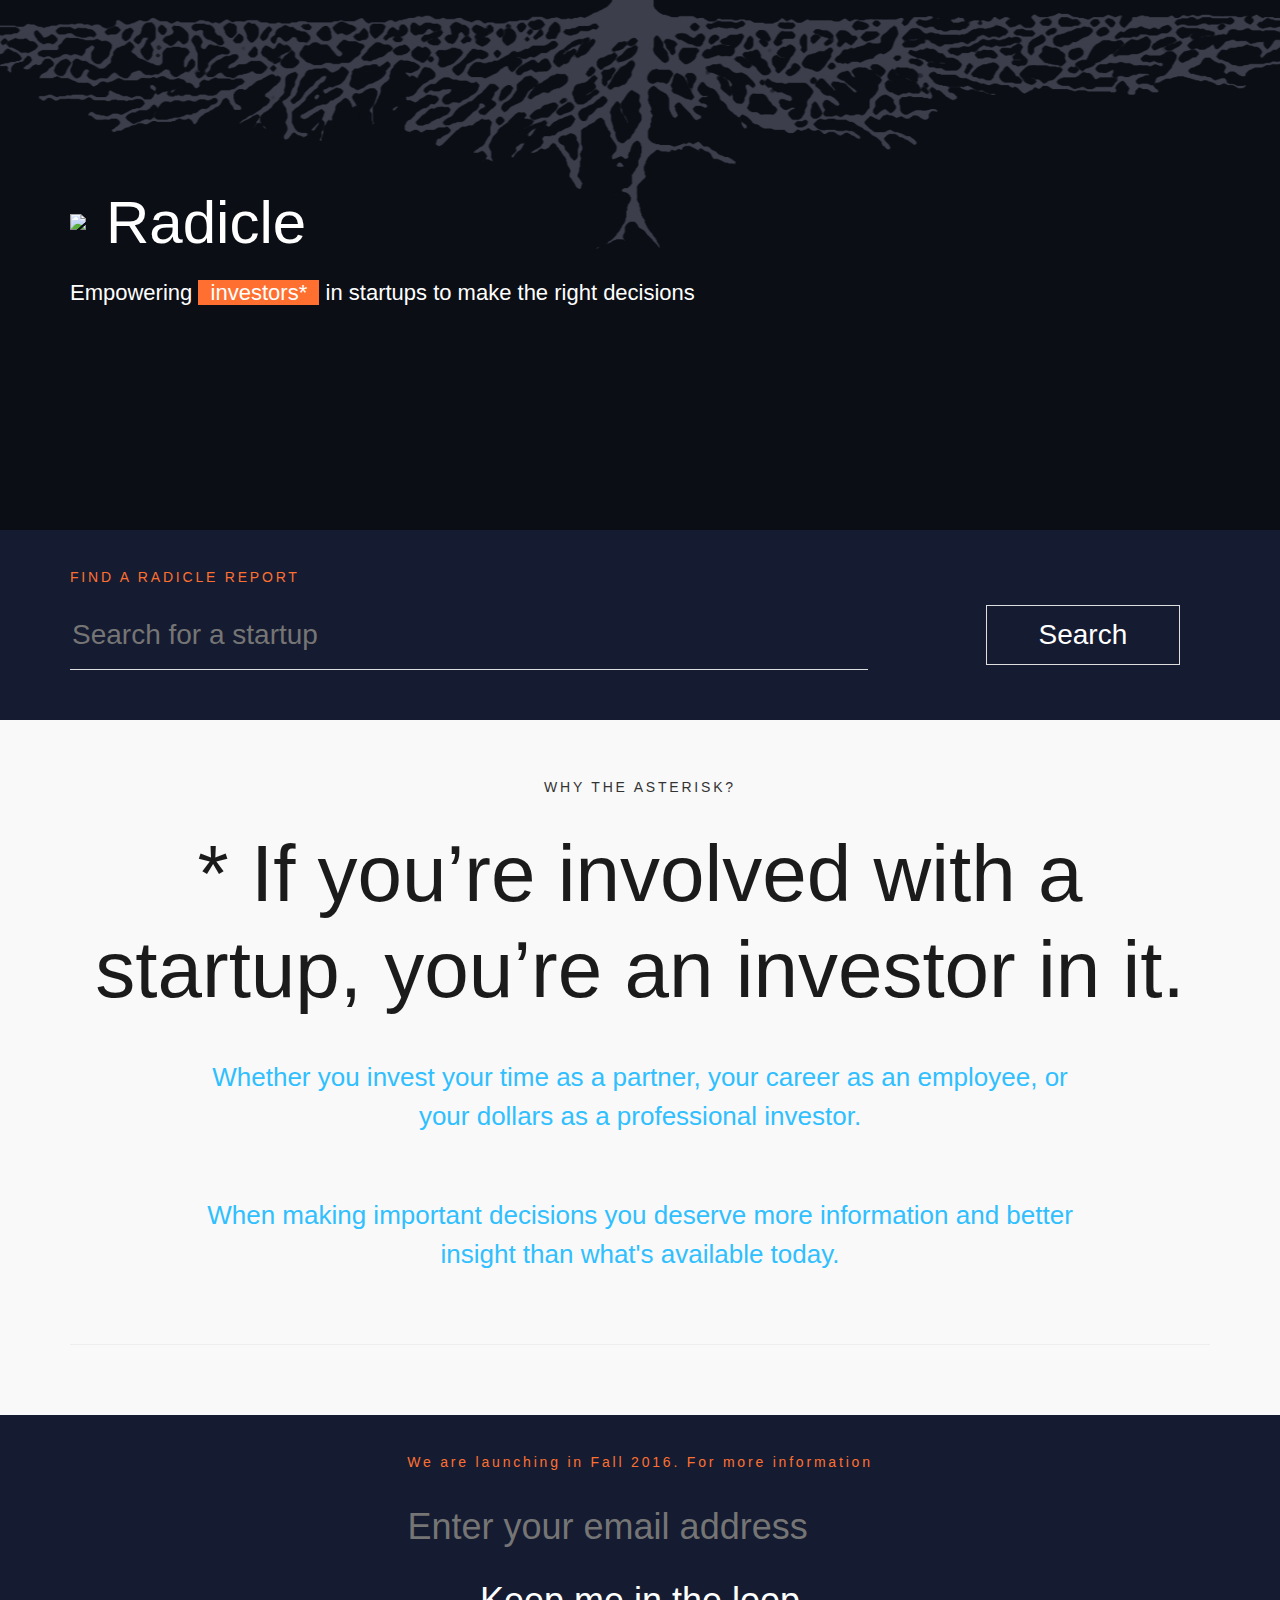
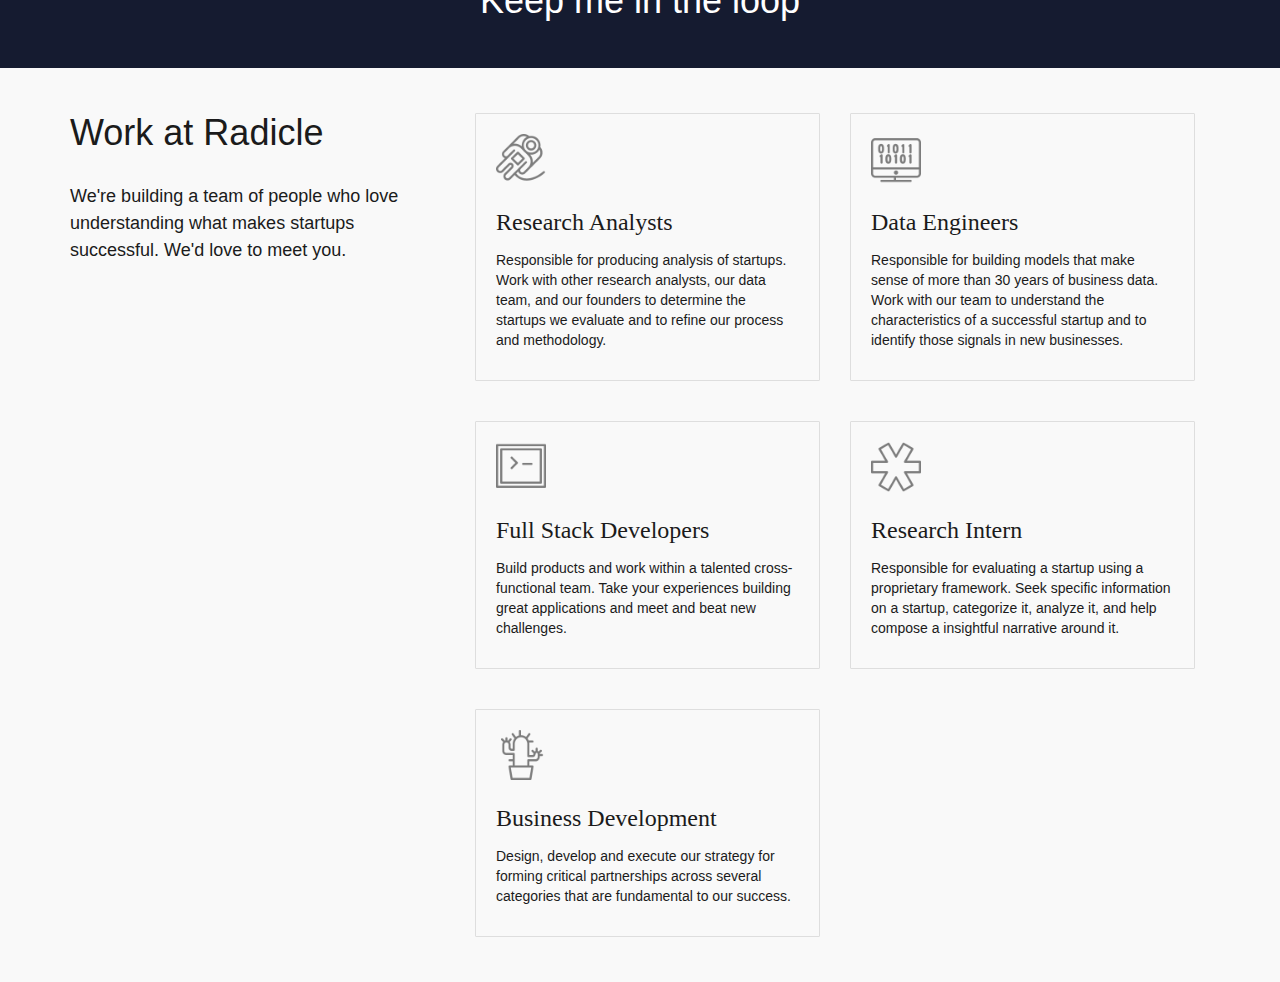
==== index.html @ b301ce53 "wip" ====
<!DOCTYPE html>
<html lang="en">
<head>
	<meta charset="UTF-8">
	<title>Radicle</title>
	<meta name="viewport" content="width=device-width, initial-scale=1, maximum-scale=1, user-scalable=no">
	
	<link rel="stylesheet" href="static/css/bootstrap.min.css">
	<link rel="stylesheet" href="static/css/main.css">
	
	<script async src="https://code.jquery.com/jquery-2.1.4.min.js"></script>
	<script src="https://ajax.googleapis.com/ajax/libs/angularjs/1.4.7/angular.min.js"></script>

</head>
<body>
	<div class="hero">
		<div class="container">
			<div class="row">
				<!--<img class="hero-image" src="static/img/roots.png">-->
				<div class="col-md-12">
					<h1><span><img src="static/img/rad-icon.png" style="max-height:60px; padding: 0px 20px 10px 0px"></span>Radicle</h1>
					<h2>Empowering  <span class="highlight">&nbsp;&nbsp;investors*&nbsp;&nbsp;</span>  in startups to make the right decisions</h2>
				</div>
			</div>
		</div>
	</div>
	<div class="search">
		<div class="container">
			<div class="row">
				<div class="col-md-12">
					<h4>FIND A RADICLE REPORT</h4>
					<form action="https://formspree.io/nicholas@radicle-labs.com" method="POST">
					    <div class="search-enter">
					    	<input type="text" name="company" placeholder="Search for a startup" />
					    </div>
					    <div class="search-button">
					    	<input type="submit" value="Search"/>
					    </div>
					    <input type="hidden" name="_next" value="../thankyou/search" />
					    <input type="text" name="_gotcha" style="display:none" />
					</form>
				</div>
			</div>
		</div>
	</div>	
	<div class="blog">
		<div class="container">
			<div class="row">
				<div class="col-md-12">
					<h4>WHY THE ASTERISK?</h4>
					<h2>* If you’re involved with a startup, you’re an investor in it.</h2>
					<h3>Whether you invest your time as a partner, your career as an employee, or your dollars as a professional investor.</h3>
					<h3>When making important decisions you deserve more information and better insight than what's available today.</h3> 
				</div>
			</div>
			<hr>
		</div>
	</div>
	<div class="submit">
		<div class="container">
			<div class="row">
				<div class="col-md-12">
					<h4>We are launching in Fall 2016. For more information</h4>
					<form action="https://formspree.io/nicholas@radicle-labs.com" method="POST">
					    <input type="email" name="company" placeholder="Enter your email address" />
					    <br>
					    <input type="submit" value="Keep me in the loop"/>
					    <input type="hidden" name="_next" value="../thankyou/subscribe" />
					    <input type="text" name="_gotcha" style="display:none" />
					</form>
				</div>
			</div>
		</div>
	</div>
	<div class="careers">
		<div class="container">
			<div class="row">
				<div class="col-md-4">
					<h1>Work at Radicle</h1>
					<h3>We're building a team of people who love understanding what makes startups successful. We'd love to meet you.</h3>	
				</div>
				<div class="col-md-8">
					<div class="col-md-6">
						<a href="jobs/analysts">
							<div class="card">
								<img src="static/img/icons/astronaut.png" style="max-height:50px">
								<h2>Research Analysts</h2>
								<p>Responsible for producing analysis of startups. Work with other research analysts, our data team, and our founders to determine the startups we evaluate and to refine our process and methodology.</p>
							</div>
						</a>
					</div>
					<div class="col-md-6">
						<a href="jobs/dataengineers">
							<div class="card">
								<img src="static/img/icons/programming-binary.png" style="max-height:50px">
								<h2>Data Engineers</h2>
								<p>Responsible for building models that make sense of more than 30 years of business data. Work with our team to understand the characteristics of a successful startup and to identify those signals in new businesses.</p>
							</div>
						</a>
					</div>
					<div class="col-md-6">
						<a href="jobs/fullstack">
							<div class="card">
								<img src="static/img/icons/window-code-2.png" style="max-height:50px">
								<h2>Full Stack Developers</h2>
								<p>Build products and work within a talented cross-functional team. Take your experiences building great applications and meet and beat new challenges.</p>
							</div>
						</a>
					</div>
					<div class="col-md-6">
						<a href="jobs/researchintern">
							<div class="card">
								<img src="static/img/icons/asterisk-1.png" style="max-height:50px">
								<h2>Research Intern</h2>
								<p>Responsible for evaluating a startup using a proprietary framework. Seek specific information on a startup, categorize it, analyze it, and help compose a insightful narrative around it.</p>
							</div>
						</a>
					</div>
					<div class="col-md-6">
						<a href="jobs/businessdevelopment">
							<div class="card">
								<img src="static/img/icons/cactus.png" style="max-height:50px">
								<h2>Business Development</h2>
								<p>Design, develop and execute our strategy for forming critical partnerships across several categories that are fundamental to our success.</p>
							</div>
						</a>
					</div>
				</div>
				<hr>
			</div>
		</div>
	</div>
	
</body>
</html>
---- static/css/main.css ----
html, body {
  background: #fff;
  font-family: "MetaSerif-Book", "Georgia", "Helvetica";
  font-weight: 100; }
  @media (-webkit-min-device-pixel-ratio: 2), (min-resolution: 192dpi) {
    html, body {
      font-family: "MetaSerif-Book", "Georgia"; } }

h1 {
	font-size: 60px;
	font-weight:100;
	color: #fff;
	padding-bottom:10px;
}

h2 {
	font-size: 22px;
	font-weight:100;
	color: #fff;
	line-height: 1.5em;
}

h3 {
	font-size:18px;
	color:#fff;
}

.hero {
	background-color: #0c0e15;
	background-image: url("../img/roots.png");
	background-repeat: no-repeat;
	min-height: 530px;
	background-position: 50% 0%;
}

.hero h1 {
	padding: 170px 0 0 0;
}

.hero h2 {

}

.hero-image {
	position: absolute;
	left: 5%;
	max-width: 275%;
}

.highlight {
	background-color: #ff7030;
} 

.subhero {
	background-color: #f9f9f9;
}

.footnote {
	background-color: #f9f9f9;
	padding: 1px 10px 8px 10px;
	
}

.careers {
	background-color: #f9f9f9;
	padding: 25px 0px 25px 0px;
}

.careers h1 {
	font-size: 36px;
	color: #1b1b1b;
	text-align: left;
}

.careers h3 {
	color: #1b1b1b;
	text-align: left;
	line-height: 1.5em;
}

.careers a {
	text-decoration: none;
	color: #1b1b1b;
}

.card {
	margin: 20px 0px 20px 0px;
	padding: 20px;
	border: 1px solid #dedede;
	border-radius: 1px;
	text-align:left;
	font-family: sans-serif;
}

.card h2 {
	color: #1b1b1b;
	font-size: 24px;
	font-family: "MetaSerif-Book";
}

.card a {
	text-decoration: none;
	color: #1b1b1b;
}

.navbar-simple {
	background-color: #fff;
	height: 60px;
	border-bottom: 1px solid #dedede;
}

.navbar-simple h1 {
	font-size: 30px;
	color: #1b1b1b;
	padding: 0px 5% 0px 5%;
}

.navbar-simple a {
	text-decoration: none;
}

.blog {
	background-color: #f9f9f9;
	text-align: center;
	padding: 50px;
}

.blog h2 {
	color: #1b1b1b;
	font-size: 80px;
	padding: 0 0 20px 0;
	line-height: 1.2em;
}

.blog h3 {
	font-size: 26px;
	font-family: sans-serif;
	font-weight: 100;
	color: #30bfff;
	line-height: 1.5em;
	padding: 0 10% 40px 10%;
}

.blog h4 {
	font-family: sans-serif;
	font-size: 14px;
	font-weight: 100;
	letter-spacing: 0.2em;
	padding-bottom: 10px;
}

.job {
	padding: 50px;
	background-color: #f9f9f9;
}

.headline {
	padding: 50px 20% 20px 20%;
	text-align: center;
}

.headline h1 {
	color: #1b1b1b;
	font-size: 36px;
}

.headline h3 {
	color: #1b1b1b;
	font-family: sans-serif;
	line-height: 1.5em;
	font-weight: 100;
}

.jobdescription {
	line-height: 1.5em;
	text-align: left;
	padding: 10px 20% 10px 20%;
	font-size: 1.1em; 
}

.jobdescription h4 {
	padding-top: 20px;
}

.search {
	background-color: #151b30;
	text-align: left;
	padding: 30px 30px 50px 30px;
}

.search input {
	border: none;
	background: transparent;
	font-size: 28px;
	color: #fff;
	line-height: 2.0em;
	width: 100%;
	outline: none;
}

.search input:active {
	color: #151b30;
}

.search-enter {
	display: inline-block;
	position: relative;
	width: 70%;
	padding: 0px 2px 5px 0;
	border-bottom: 1px solid #dedede;
	margin-right: 10%;
	outline: none;
}

.search-button {
	font-size: 20px;
	max-width: 20%;
	display: inline-block;
	border: 1px solid #dedede;
	padding: 0px 4% 0px 4%;
	outline: none;
}

.search-button:active {
	background-color: #fff;
}

.search h4 {
	font-family: sans-serif;
	font-size: 14px;
	font-weight: 100;
	letter-spacing: 0.2em;
	padding-bottom: 10px;
	color: #ff7030;
}

.submit {
	background-color: #151b30;
	text-align: center;
	padding: 30px;
	outline: none;
}

.submit input {
	border: none;
	background: transparent;
	font-size: 36px;
	color: #fff;
	line-height: 2.0em;
	outline: none;
}

.submit h4 {
	font-family: sans-serif;
	font-size: 14px;
	font-weight: 100;
	letter-spacing: 0.2em;
	padding-bottom: 10px;
	color: #ff7030;
}

.apply {
	padding: 10px 20% 10px 20%;
}

.apply h2 {
	color: #1b1b1b;
	padding-bottom: 10px;
}

.apply ul {
	padding: 0 0 10px 0;
	margin: 0 0 20px 0;
	font-family: sans-serif;
	font-weight: 100;
}

.apply-question {
	list-style-type: none;
	padding: 10px 0px 10px 0px;
	display: list-item;
	margin: 0;
	width: 100%;
	font-weight: 100;
}

.apply-question label {
	width: 100%;
	outline: none;
}

.apply-label {
	font-size: 16px;
	line-height: 1.4em;
	vertical-align: middle;
	width: 210px;
	display: inline-block;
	font-weight: 100;
	font-family: "MetaSerif-Book";
	outline: none;
}

.apply-field {
	width: 60%;
	padding-left: 15px;
	position: relative;
	display: inline-block;
	font-weight: 100;
	outline: none;
}

.apply-field input {
	width: 100%;
	border: 1px solid #dedede;
	padding: 10px;
	font-weight: 100;
	text-align: left;
	outline: none;
}

.apply-submit {
	padding: 20px 0px 0px 0px;
	text-align:left;
	border-top: 1px solid #dedede;
	outline: none;
}

.apply-button {
	margin: 17.5px 0px;
	color: #fff;
	background: #0c0e15;
	border-color: #0098d1;
	letter-spacing: 0.1em;
	height: auto;
	position: relative;
	display: inline-block;
	font-size: 18px;
	font-weight: 100;
	line-height: 1.33em;
	padding: 15px 10% 15px 10%;
	text-align:center;
	vertical-align: middle;
	cursor: pointer;
	border: 1px solid;
	outline:none;
}

.personas {
	color: #1b1b1b;
	text-align: center;
	padding:30px 30px 30px 30px;
}

.personas h3 {
	color: #1b1b1b;
	text-align: center;
	font-size: 24px;

}

.personas p {
	font-size: 14px;
	font-family: sans-serif;
}

/* MOBILE */
@media (max-width: 599px) {
	.search {
		padding: 30px 0px 50px 0px;
	}
	.search-enter {
		width: 100%;
		margin-right: 0px;
	}
	.search-button {
		max-width: 100%;
		margin-top: 20px;
	}
	.blog {
		padding: 50px 0px 50px 0px;
	}
	.blog h2 {
		font-size: 42px;
	}
	.blog h3 {
		padding: 0px 0px 20px 0px;
	}
	.careers {
		padding: 0px;
	}
	.card {
		margin: 35px 0px 20px 0px;
	}
	.submit {
		;
	}
	.submit input {
		font-size: 24px;
		text-align: center;
	}
	.job {
		padding: 10px;
	}
	.headline {
		padding: 50px 2% 20px 2%;
	}
	.jobdescription {
		padding: 10px 2% 10px 2%;
	}
	.apply {
		padding: 10px 2% 10px 2%;
	}
	.apply-label {
		padding-bottom: 10px;
	}
	.apply-field {
		padding-left: 0px;
		width: 100%;
	}
	.apply-field input {
		text-align: left;
	}
}
/* TABLET */
@media (min-width: 600px) and (max-width: 979px) {
	.search {
		padding: 30px 0px 50px 0px;
	}
	.search-enter {
		width: 100%;
	}
	.search-button {
		max-width: 100%;
		margin-top: 20px;
	}
	.blog {
		padding: 50px 0px 50px 0px;
	}
	.blog h2 {
		font-size: 72px;
	}
	.blog h3 {
		padding: 0px 0px 20px 0px;
	}
	.careers {
		padding: 0px;
	}
	.card {
		margin: 35px 0px 20px 0px;
	}
	.submit {
		padding: 30px 0px 30px 0px;
	}
	.job {
		padding: 50px 0px 50px 0px;
	}
	.headline {
		padding: 50px 2% 20px 2%;
	}
	.jobdescription {
		padding: 10px 10% 10px 10%;
	}
	.apply {
		padding: 10px 10% 10px 10%;
	}
	.apply-label {
		padding-bottom: 10px;
	}
	.apply-field {
		padding-left: 0px;
		width: 100%;
	}
	.apply-field input {
		text-align: left;
	}
}
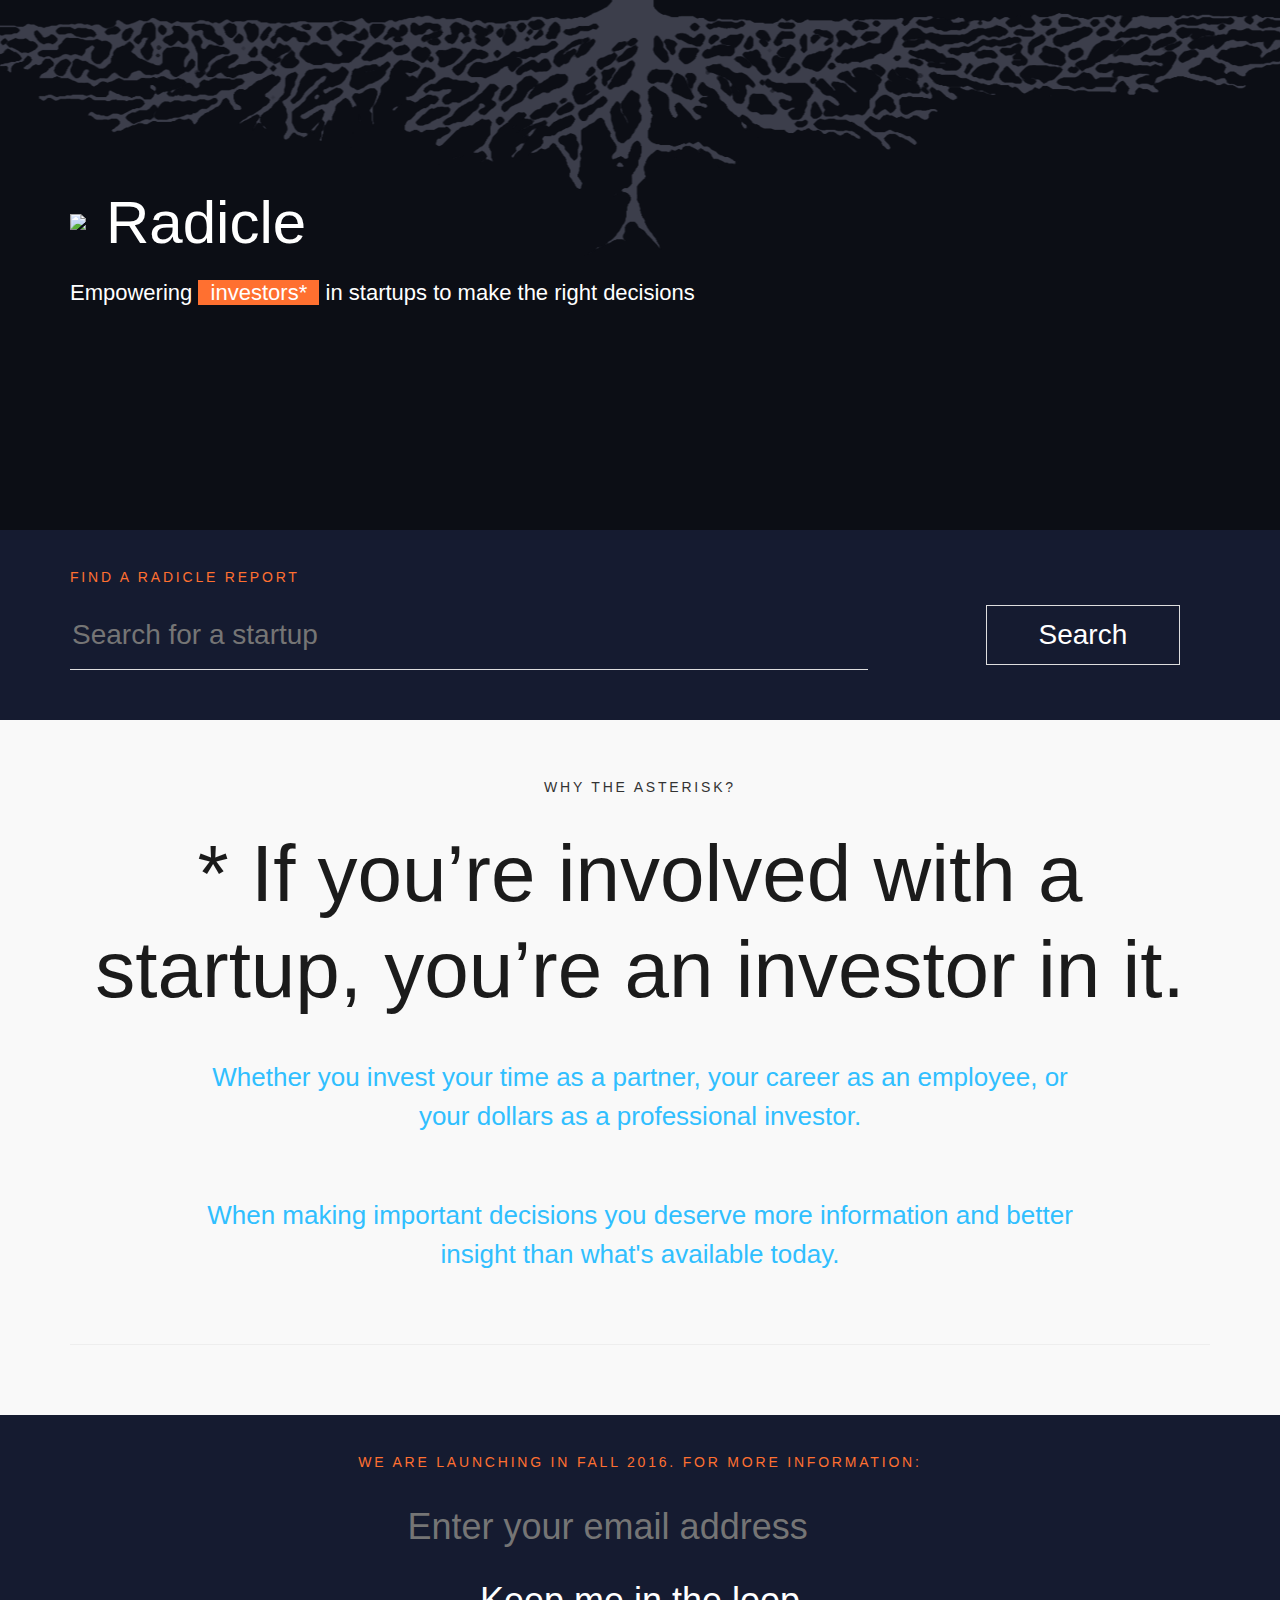
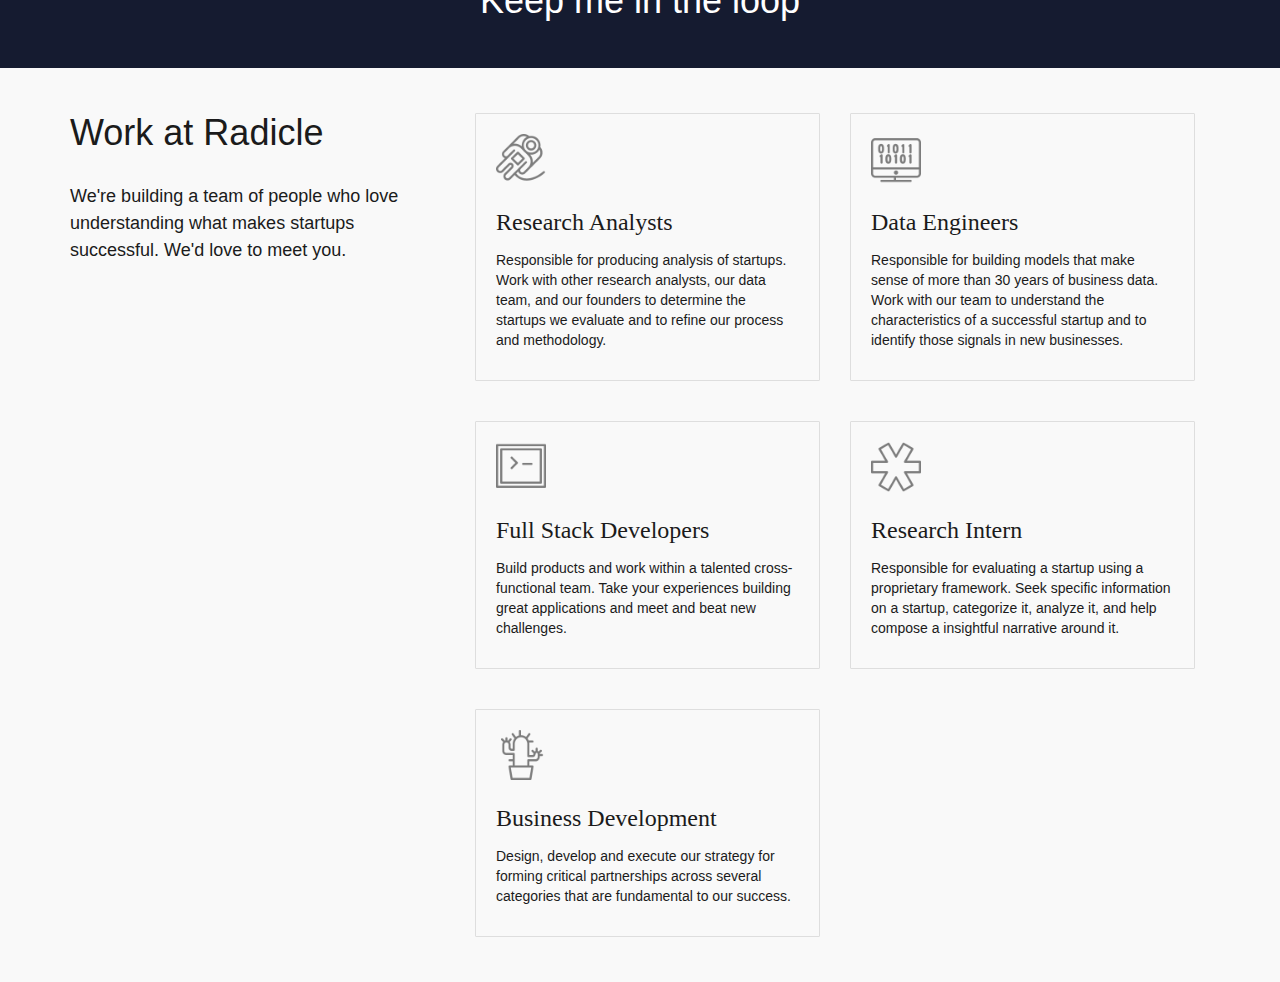
==== commit 131ecc33: "wip" ====
--- a/index.html
+++ b/index.html
@@ -60,7 +60,7 @@
 		<div class="container">
 			<div class="row">
 				<div class="col-md-12">
-					<h4>We are launching in Fall 2016. For more information</h4>
+					<h4>WE ARE LAUNCHING IN FALL 2016. FOR MORE INFORMATION:</h4>
 					<form action="https://formspree.io/nicholas@radicle-labs.com" method="POST">
 					    <input type="email" name="company" placeholder="Enter your email address" />
 					    <br>
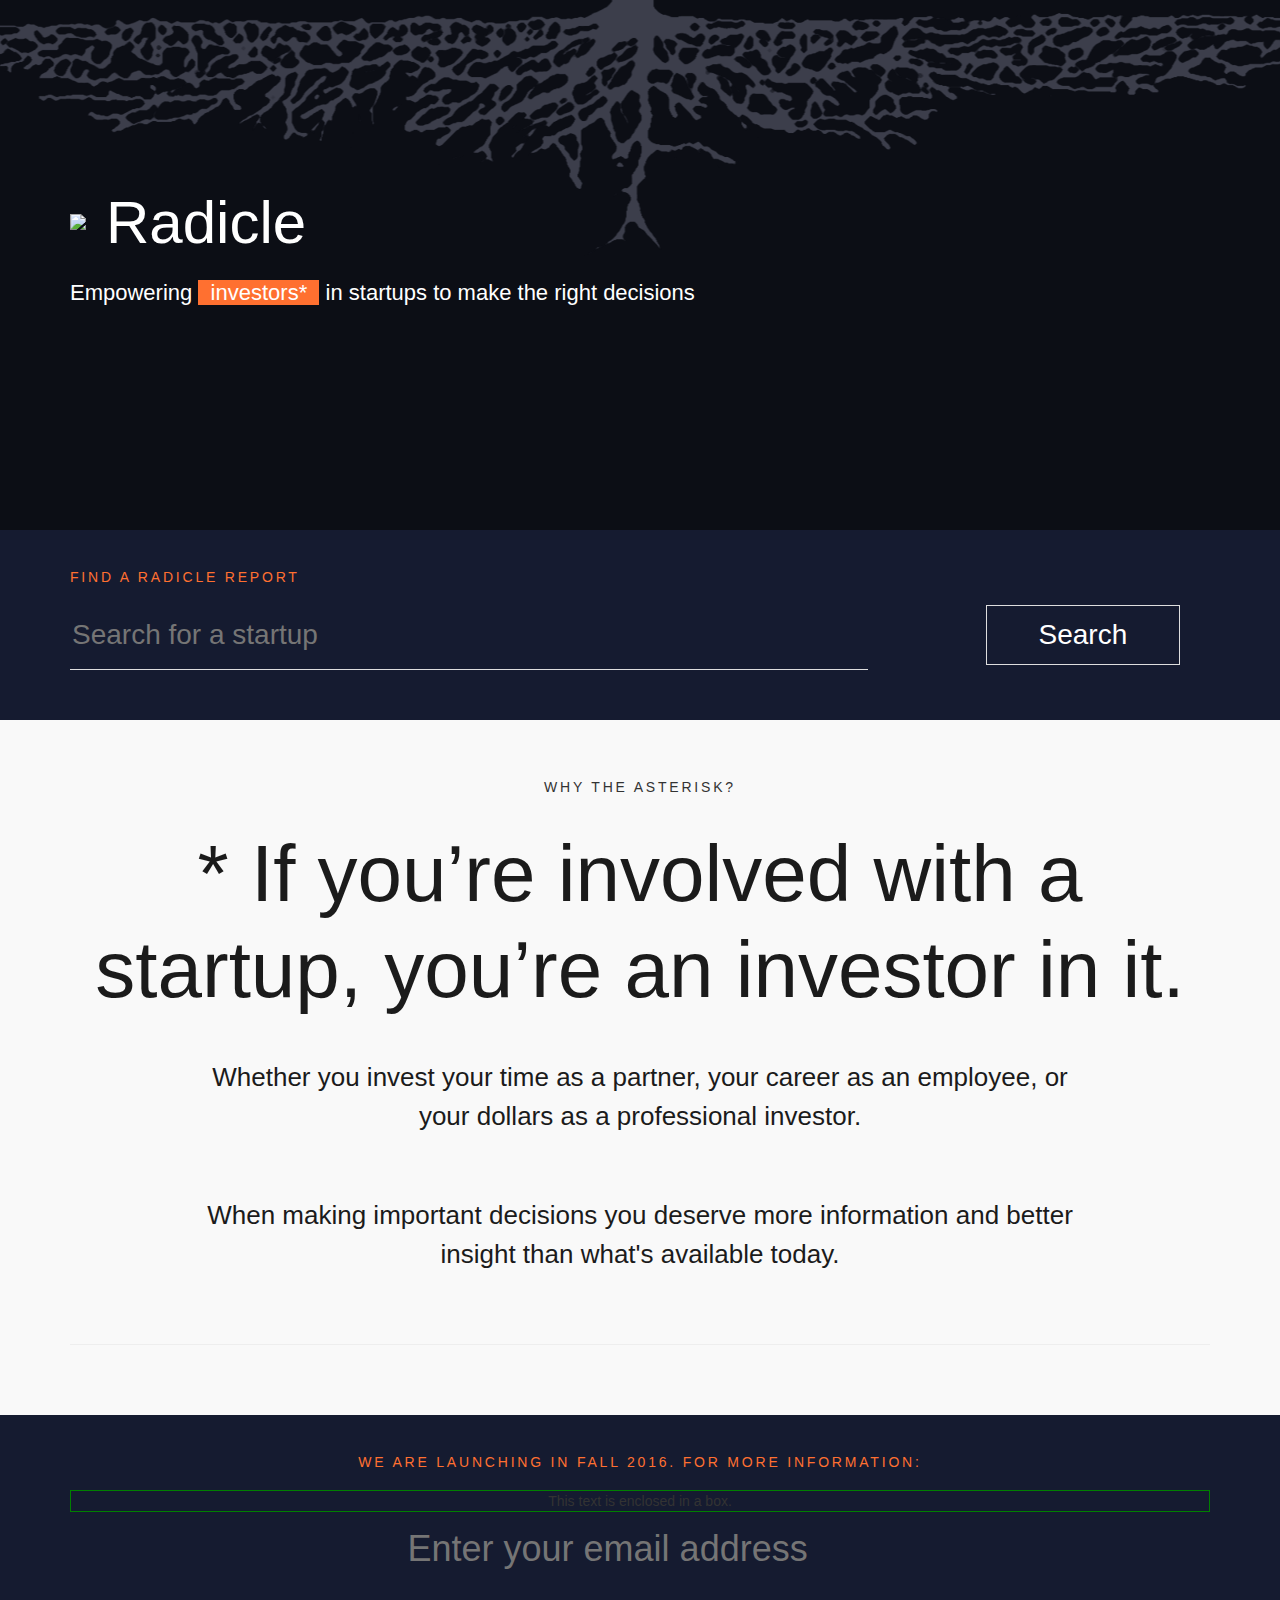
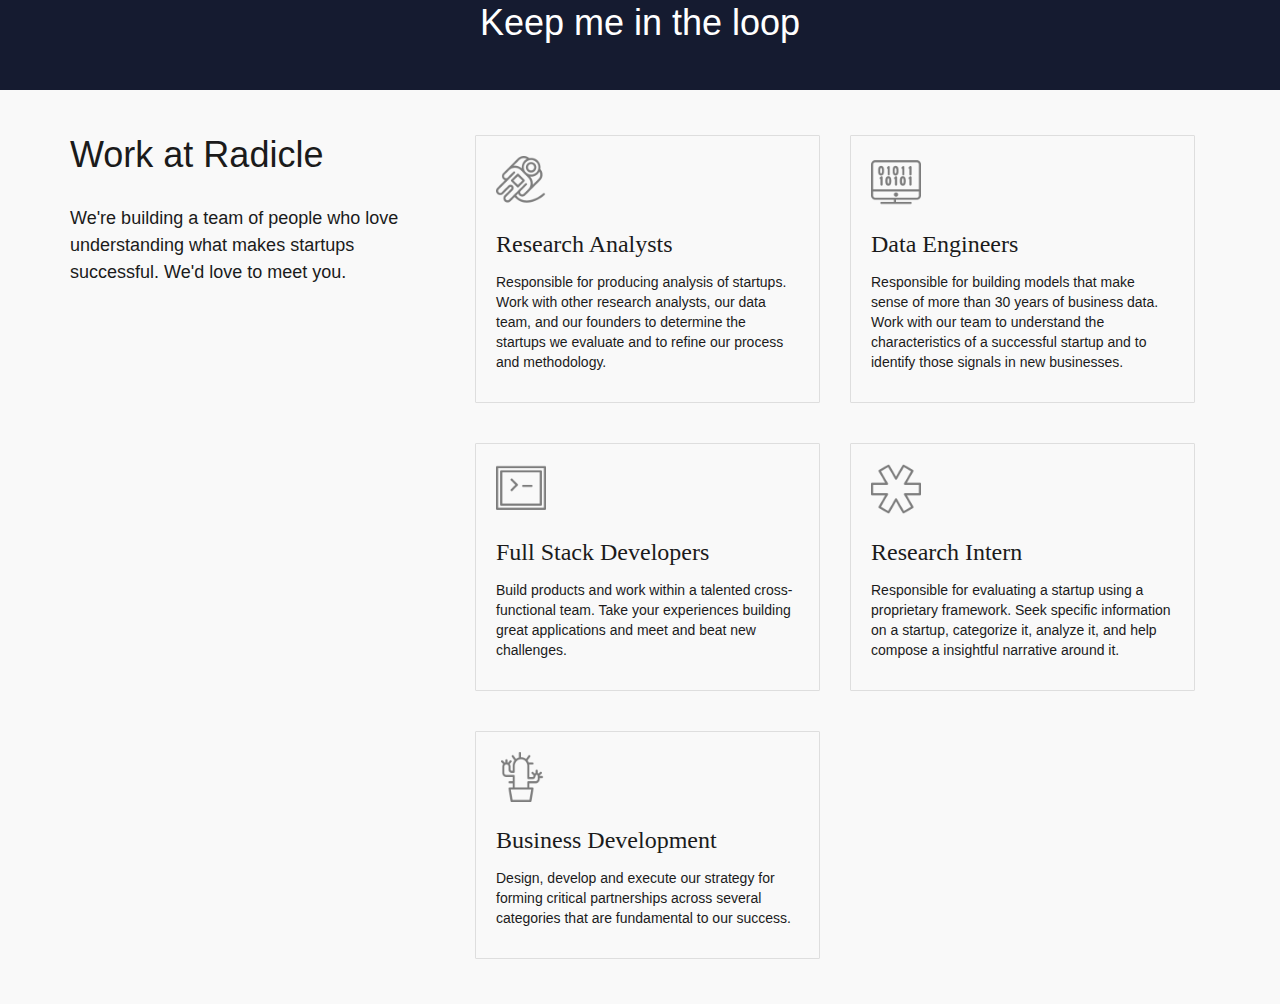
==== commit 013c55b2: "wip" ====
--- a/index.html
+++ b/index.html
@@ -61,6 +61,9 @@
 			<div class="row">
 				<div class="col-md-12">
 					<h4>WE ARE LAUNCHING IN FALL 2016. FOR MORE INFORMATION:</h4>
+					<div class="boxed">
+					This text is enclosed in a box.
+					</div>
 					<form action="https://formspree.io/nicholas@radicle-labs.com" method="POST">
 					    <input type="email" name="company" placeholder="Enter your email address" />
 					    <br>
--- a/static/css/main.css
+++ b/static/css/main.css
@@ -136,7 +136,7 @@
 	font-size: 26px;
 	font-family: sans-serif;
 	font-weight: 100;
-	color: #30bfff;
+	color: #1b1b1b;
 	line-height: 1.5em;
 	padding: 0 10% 40px 10%;
 }
@@ -363,6 +363,10 @@
 	font-family: sans-serif;
 }
 
+.boxed {
+  border: 1px solid green ;
+}
+
 /* MOBILE */
 @media (max-width: 599px) {
 	.search {
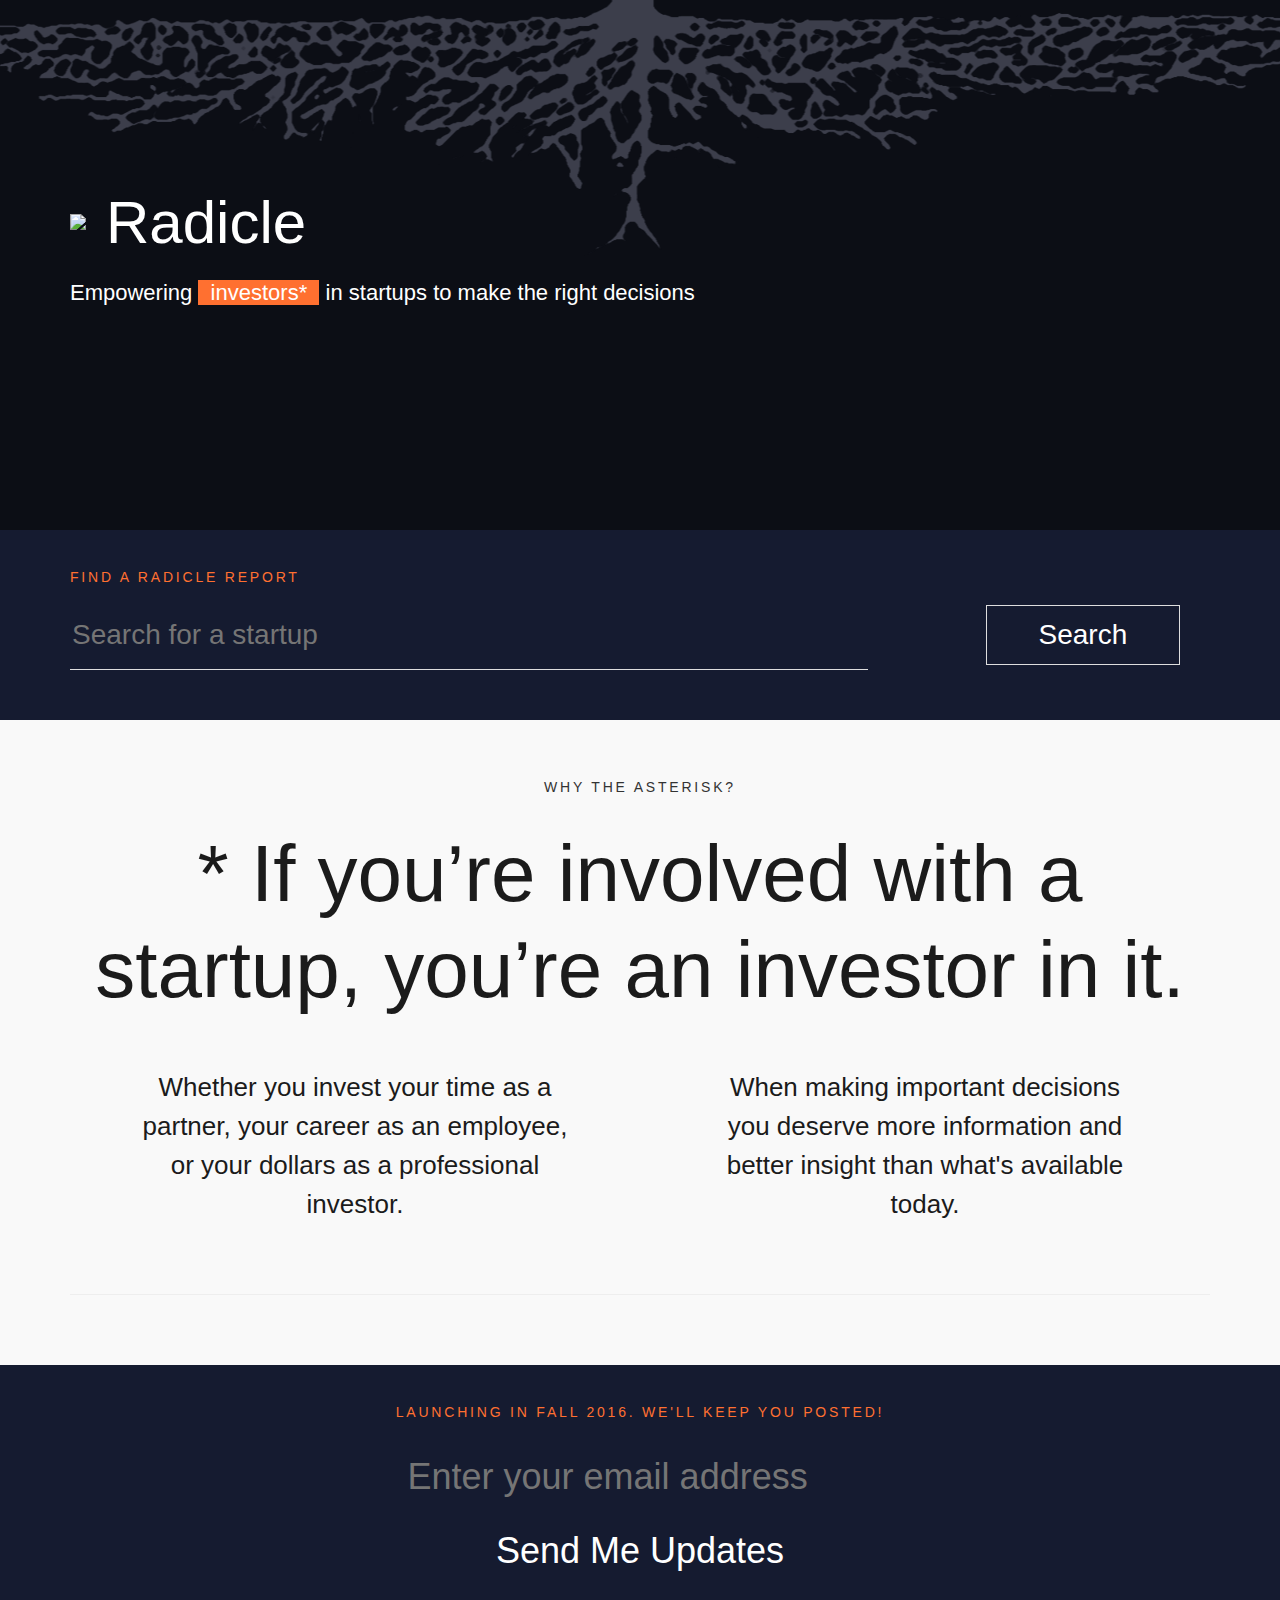
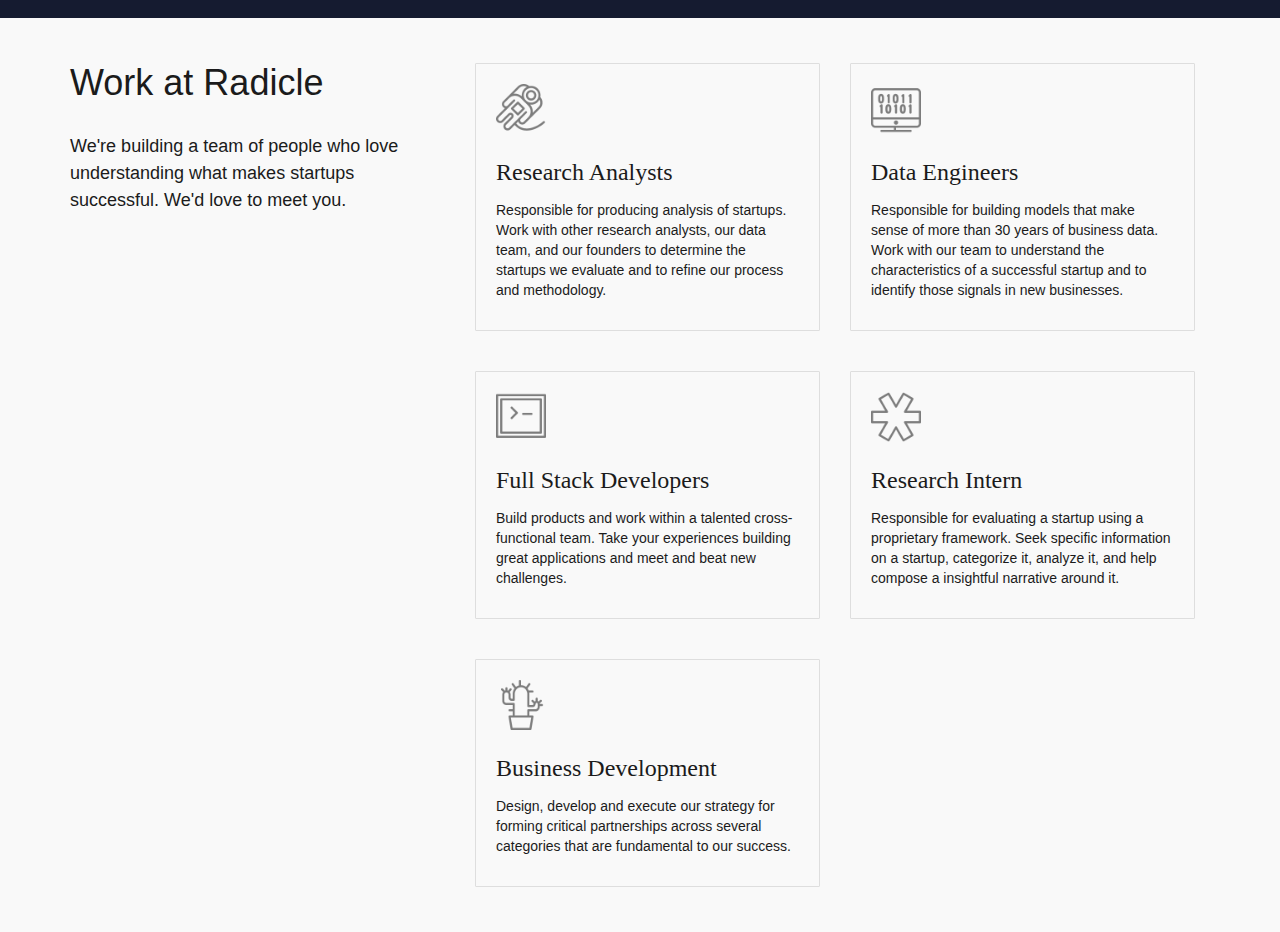
==== commit aab472bd: "WIP" ====
--- a/index.html
+++ b/index.html
@@ -49,8 +49,12 @@
 				<div class="col-md-12">
 					<h4>WHY THE ASTERISK?</h4>
 					<h2>* If you’re involved with a startup, you’re an investor in it.</h2>
-					<h3>Whether you invest your time as a partner, your career as an employee, or your dollars as a professional investor.</h3>
-					<h3>When making important decisions you deserve more information and better insight than what's available today.</h3> 
+					<div class="col-md-6">
+						<h3>Whether you invest your time as a partner, your career as an employee, or your dollars as a professional investor.</h3>
+					</div>
+					<div class="col-md-6">
+						<h3>When making important decisions you deserve more information and better insight than what's available today.</h3> 
+					</div>
 				</div>
 			</div>
 			<hr>
@@ -60,14 +64,11 @@
 		<div class="container">
 			<div class="row">
 				<div class="col-md-12">
-					<h4>WE ARE LAUNCHING IN FALL 2016. FOR MORE INFORMATION:</h4>
-					<div class="boxed">
-					This text is enclosed in a box.
-					</div>
+					<h4>LAUNCHING IN FALL 2016. WE'LL KEEP YOU POSTED!</h4>
 					<form action="https://formspree.io/nicholas@radicle-labs.com" method="POST">
 					    <input type="email" name="company" placeholder="Enter your email address" />
 					    <br>
-					    <input type="submit" value="Keep me in the loop"/>
+					    <input type="submit" value="Send Me Updates"/>
 					    <input type="hidden" name="_next" value="../thankyou/subscribe" />
 					    <input type="text" name="_gotcha" style="display:none" />
 					</form>
--- a/static/css/main.css
+++ b/static/css/main.css
@@ -364,7 +364,8 @@
 }
 
 .boxed {
-  border: 1px solid green ;
+  border: 1px #fff; 
+  background: #fff;
 }
 
 /* MOBILE */
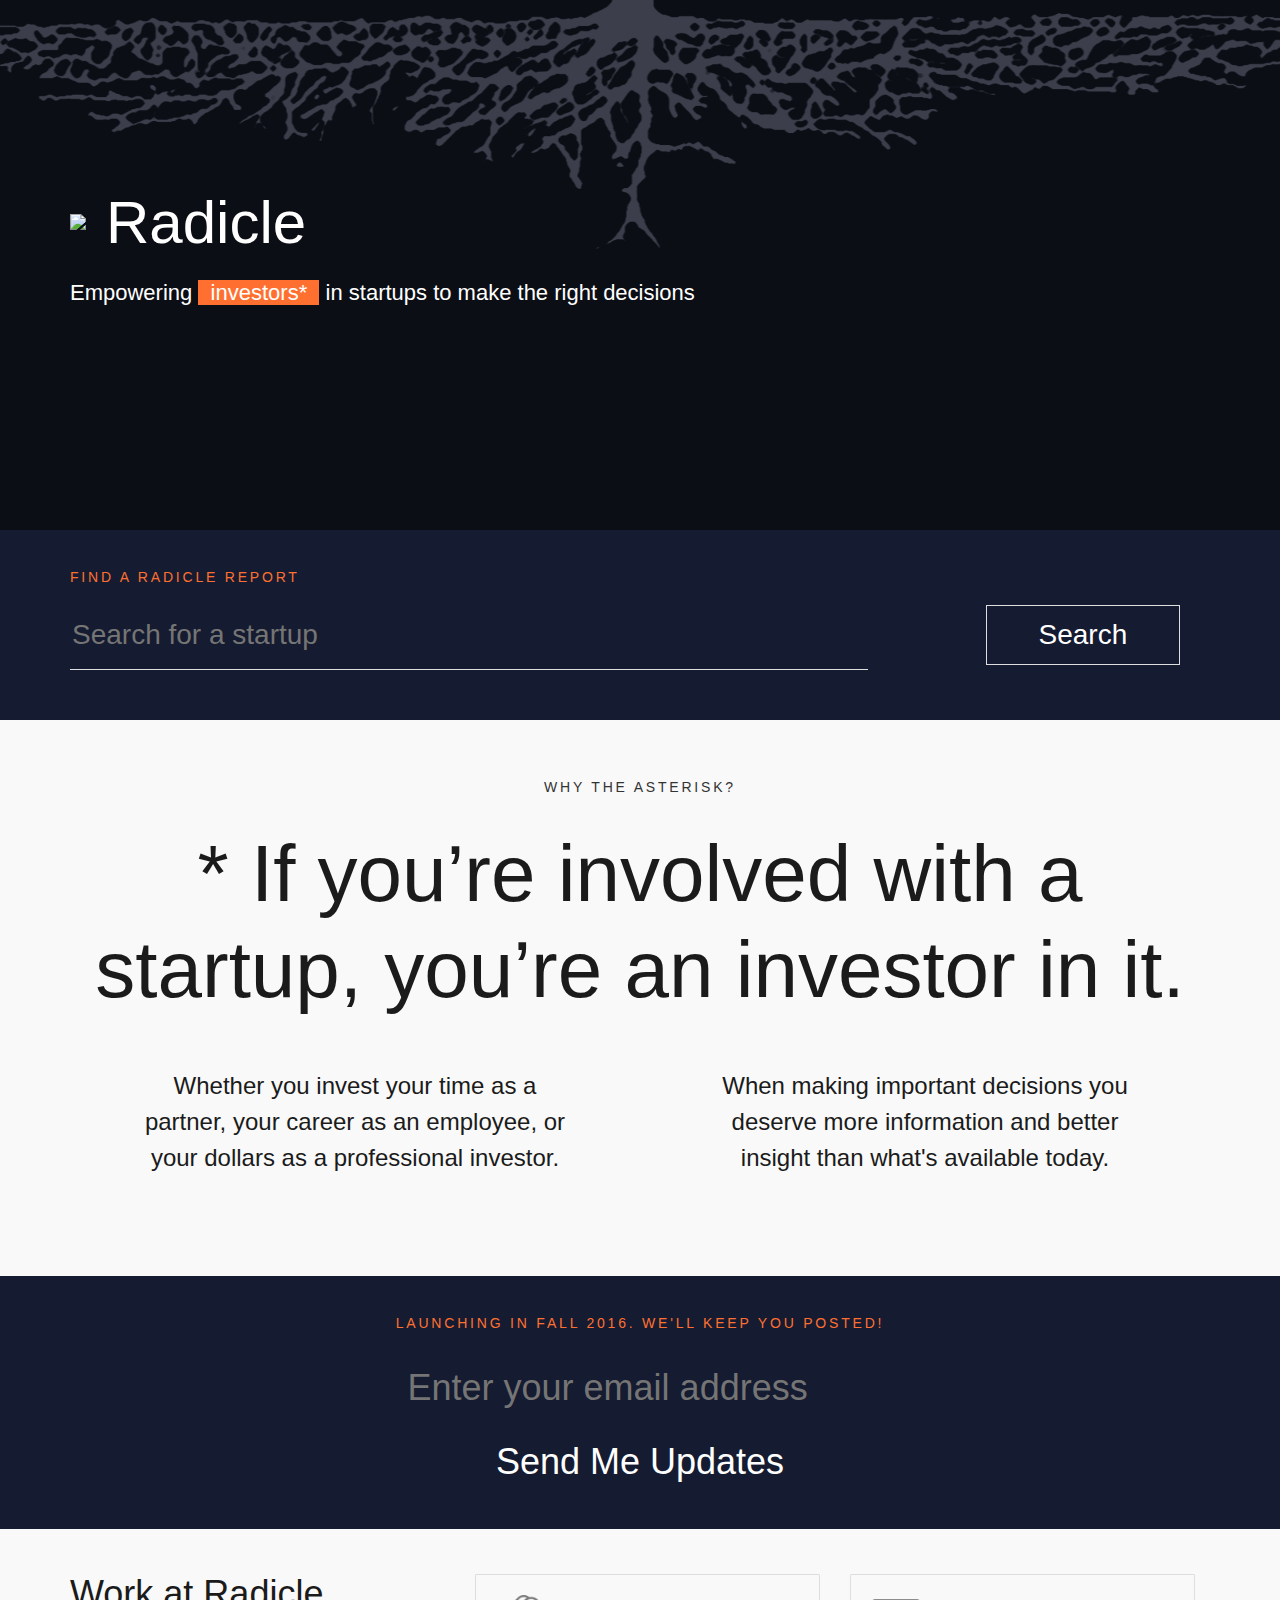
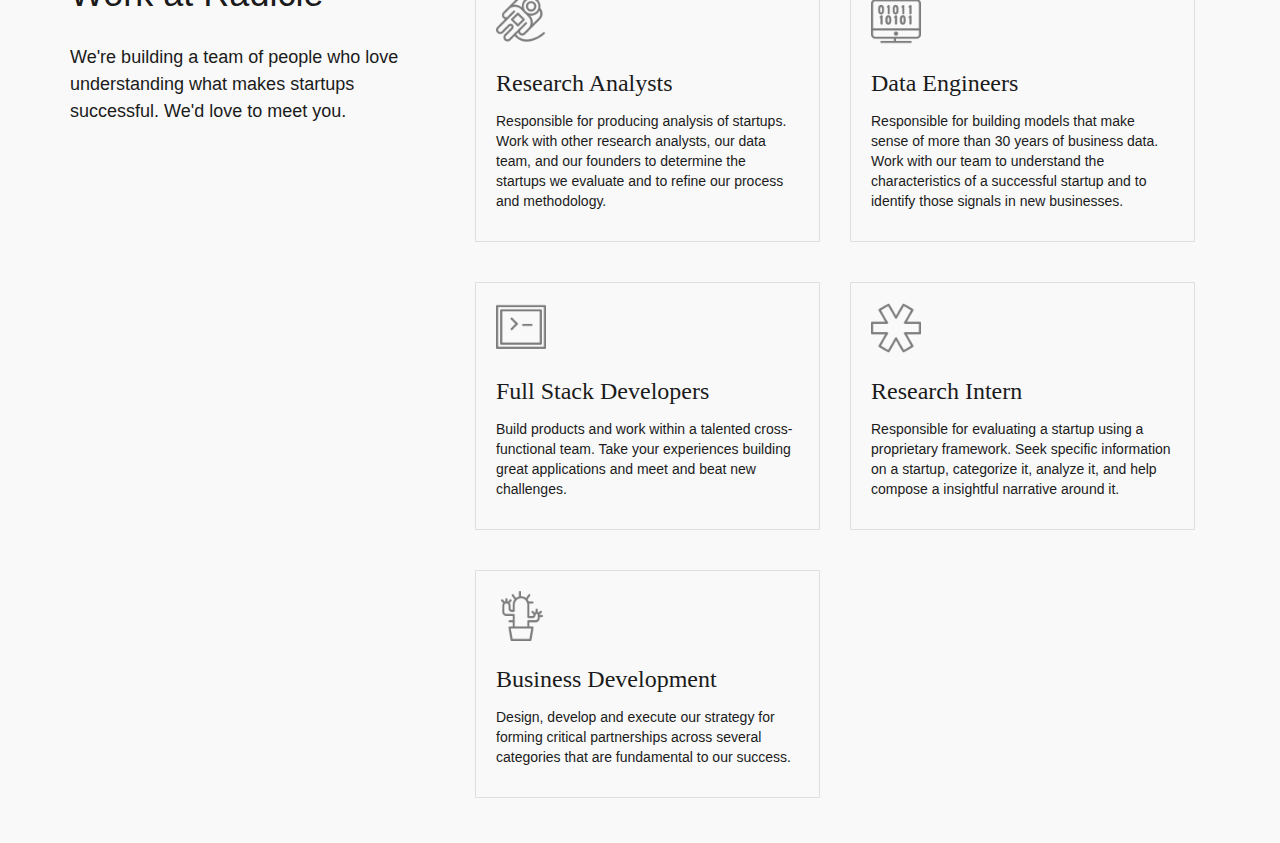
==== commit d2255238: "wip" ====
--- a/index.html
+++ b/index.html
@@ -57,7 +57,6 @@
 					</div>
 				</div>
 			</div>
-			<hr>
 		</div>
 	</div>
 	<div class="submit">
--- a/static/css/main.css
+++ b/static/css/main.css
@@ -133,7 +133,7 @@
 }
 
 .blog h3 {
-	font-size: 26px;
+	font-size: 24px;
 	font-family: sans-serif;
 	font-weight: 100;
 	color: #1b1b1b;
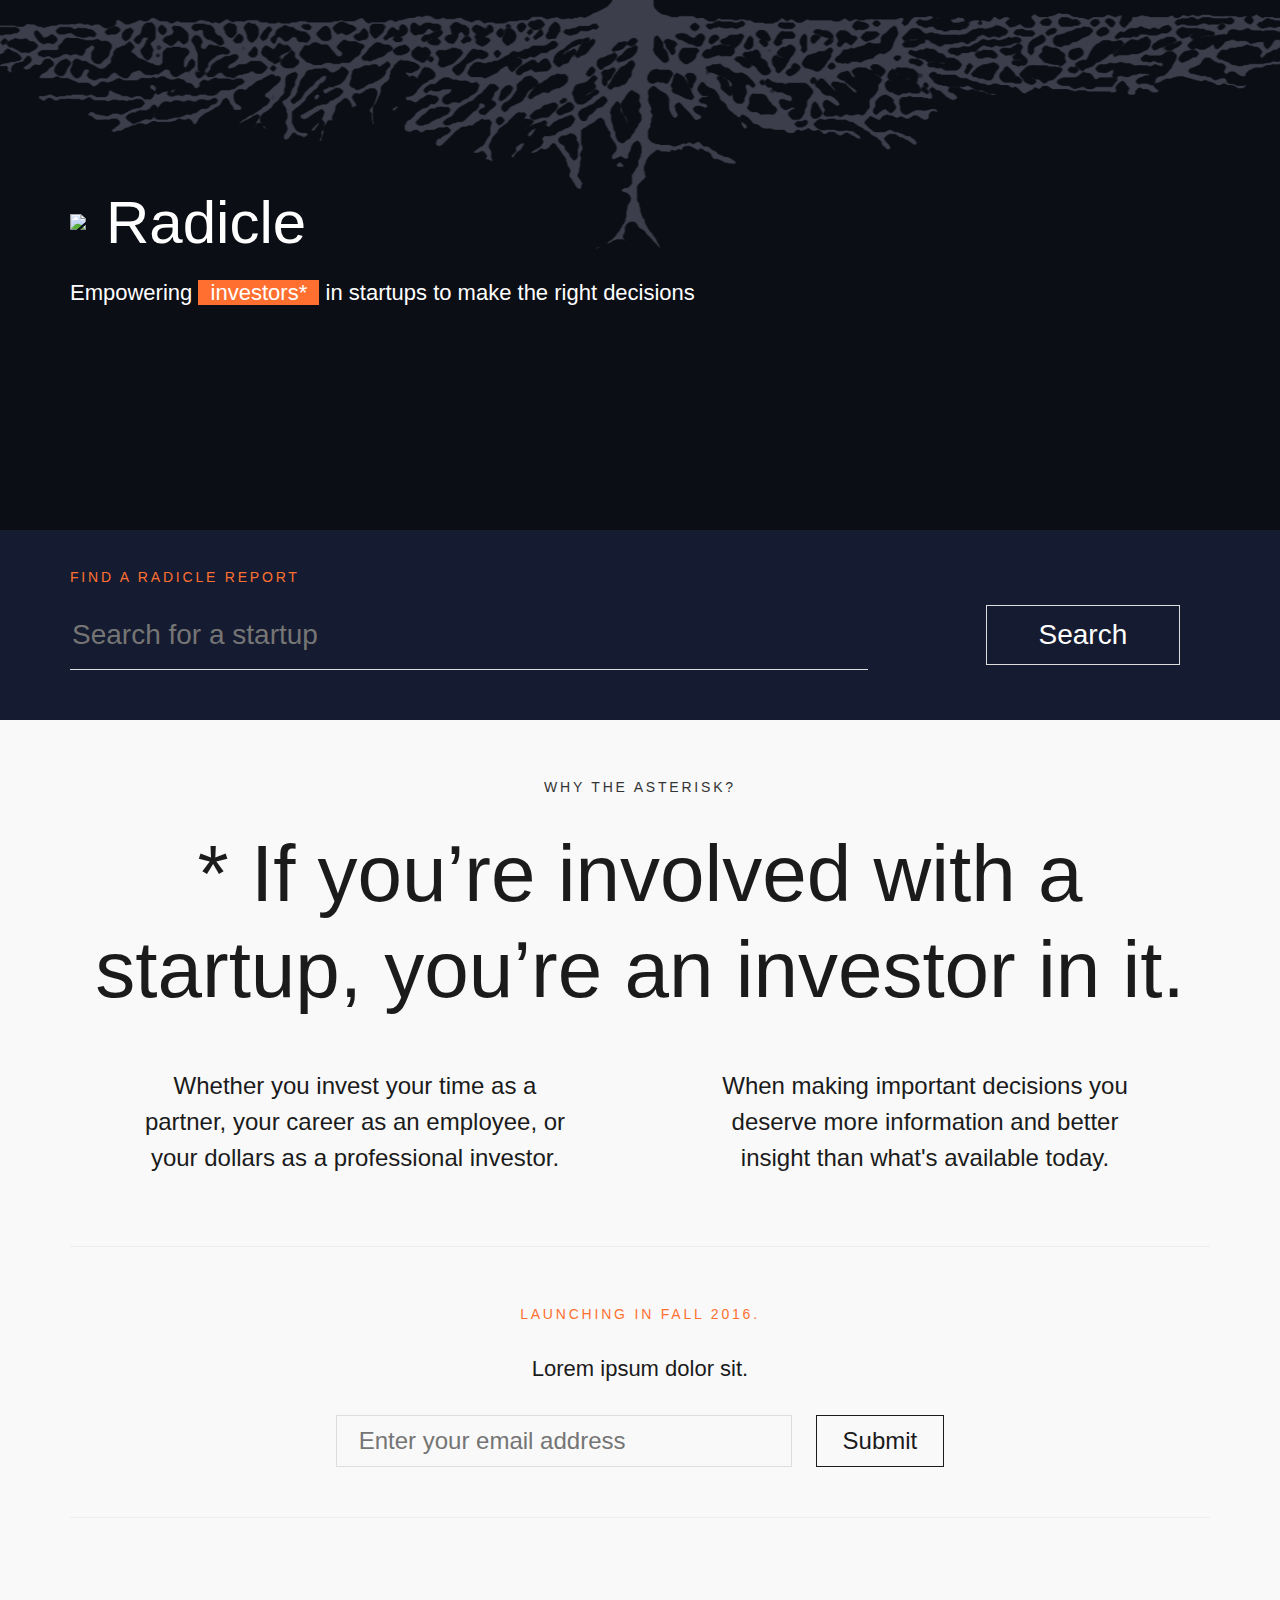
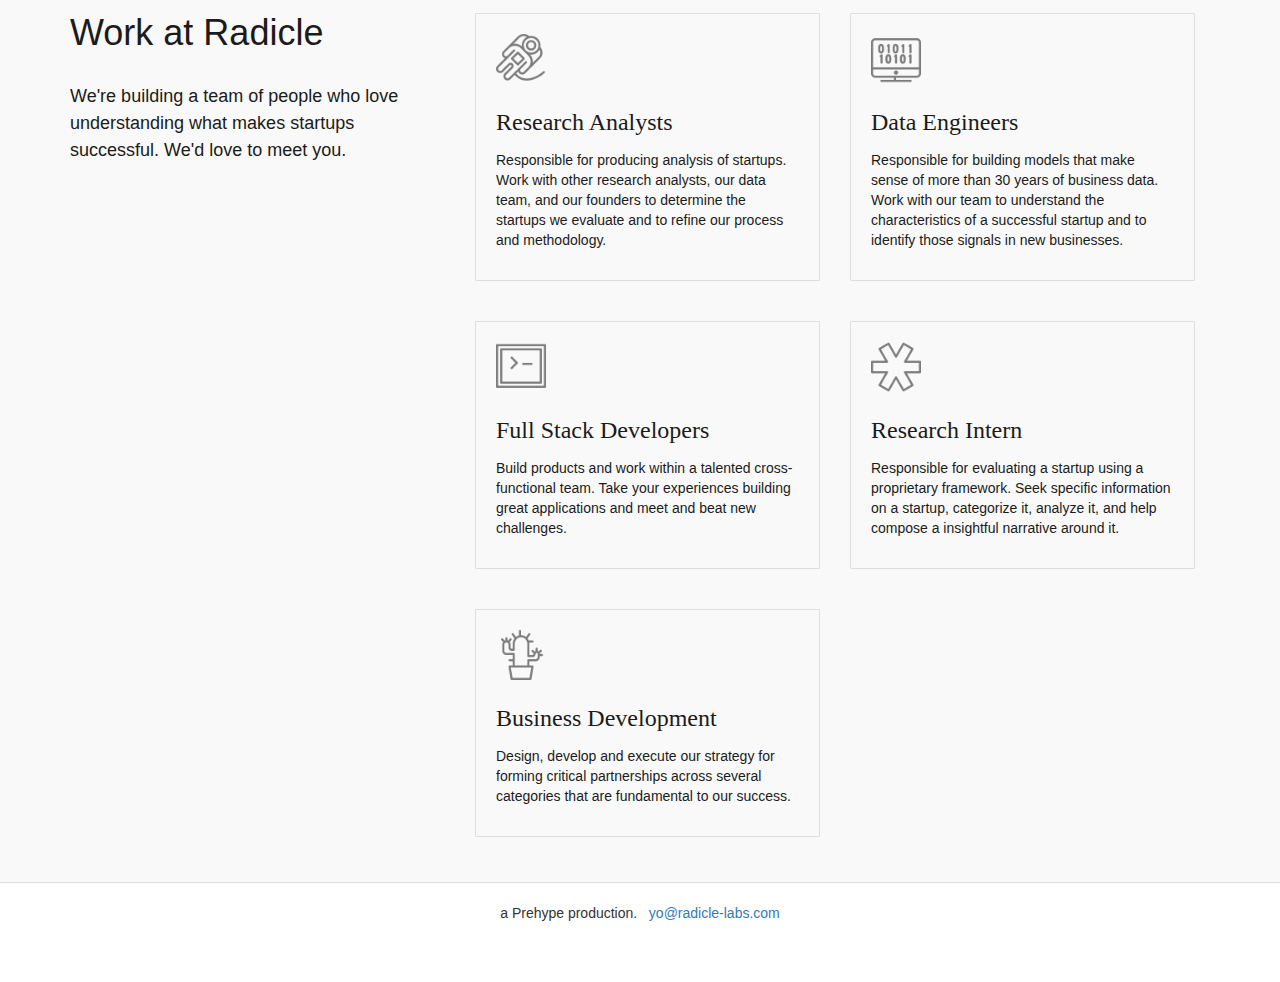
==== commit c9166735: "wip" ====
--- a/index.html
+++ b/index.html
@@ -57,22 +57,28 @@
 					</div>
 				</div>
 			</div>
+			<hr>
 		</div>
 	</div>
 	<div class="submit">
 		<div class="container">
 			<div class="row">
 				<div class="col-md-12">
-					<h4>LAUNCHING IN FALL 2016. WE'LL KEEP YOU POSTED!</h4>
+					<h4>LAUNCHING IN FALL 2016.</h4>
+					<h2>Lorem ipsum dolor sit.</h2>
 					<form action="https://formspree.io/nicholas@radicle-labs.com" method="POST">
-					    <input type="email" name="company" placeholder="Enter your email address" />
-					    <br>
-					    <input type="submit" value="Send Me Updates"/>
+					    <div class="submit-input">
+					    	<input type="email" name="company" placeholder="Enter your email address"/>
+					    </div>
+					    <div class="submit-button">
+					    	<input type="submit" value="Submit"/>
+					    </div>
 					    <input type="hidden" name="_next" value="../thankyou/subscribe" />
 					    <input type="text" name="_gotcha" style="display:none" />
 					</form>
 				</div>
 			</div>
+			<hr>
 		</div>
 	</div>
 	<div class="careers">
@@ -133,6 +139,11 @@
 			</div>
 		</div>
 	</div>
+	<div class="footer">
+		<div class="container">
+			<p>a Prehype production.&nbsp;&nbsp;&nbsp;<a href="">yo@radicle-labs.com</a></p>
+		</div>
+	</div>
 	
 </body>
 </html>--- a/static/css/main.css
+++ b/static/css/main.css
@@ -122,7 +122,7 @@
 .blog {
 	background-color: #f9f9f9;
 	text-align: center;
-	padding: 50px;
+	padding: 50px 50px 0px 50px;
 }
 
 .blog h2 {
@@ -235,28 +235,64 @@
 }
 
 .submit {
-	background-color: #151b30;
+	background-color: #f9f9f9;
 	text-align: center;
 	padding: 30px;
 	outline: none;
+}
+
+.submit h4 {
+	font-family: sans-serif;
+	font-size: 14px;
+	font-weight: 100;
+	letter-spacing: 0.2em;
+	color: #ff7030;
+}
+
+.submit h2 {
+	color: #1b1b1b;
+	padding: 10px;
+}
+
+.submit-input {
+	border: 1px solid #dedede;
+	display: inline-block;
+	padding: 0px 20px 0px 20px;
+	margin: 10px 10px 30px 10px;
+	min-width: 40%;
+	text-align: left;
+}
+
+.submit-button {
+	border: 1px solid #1b1b1b;
+	display: inline-block;
+	padding: 0px 20px 0px 20px;
+	margin: 10px 10px 30px 10px;
+}
+
+.submit-button:active {
+	background-color: #1b1b1b;;
+}
+
+.submit-button:hover {
+	background-color: #1b1b1b;;
 }
 
 .submit input {
 	border: none;
 	background: transparent;
-	font-size: 36px;
-	color: #fff;
+	font-size: 24px;
+	color: #1b1b1b;
 	line-height: 2.0em;
 	outline: none;
 }
 
-.submit h4 {
-	font-family: sans-serif;
-	font-size: 14px;
-	font-weight: 100;
-	letter-spacing: 0.2em;
-	padding-bottom: 10px;
-	color: #ff7030;
+.submit input:active {
+	color: #ffffff;
+}
+
+.submit input:hover {
+	color: #ffffff;
 }
 
 .apply {
@@ -480,5 +516,11 @@
 	}
 }
 
-
-
+.footer {
+	background-color: #fff;
+	border-top: 1px solid #dedede;
+	min-height: 100px;
+	padding: 20px;
+	text-align: center;
+}
+
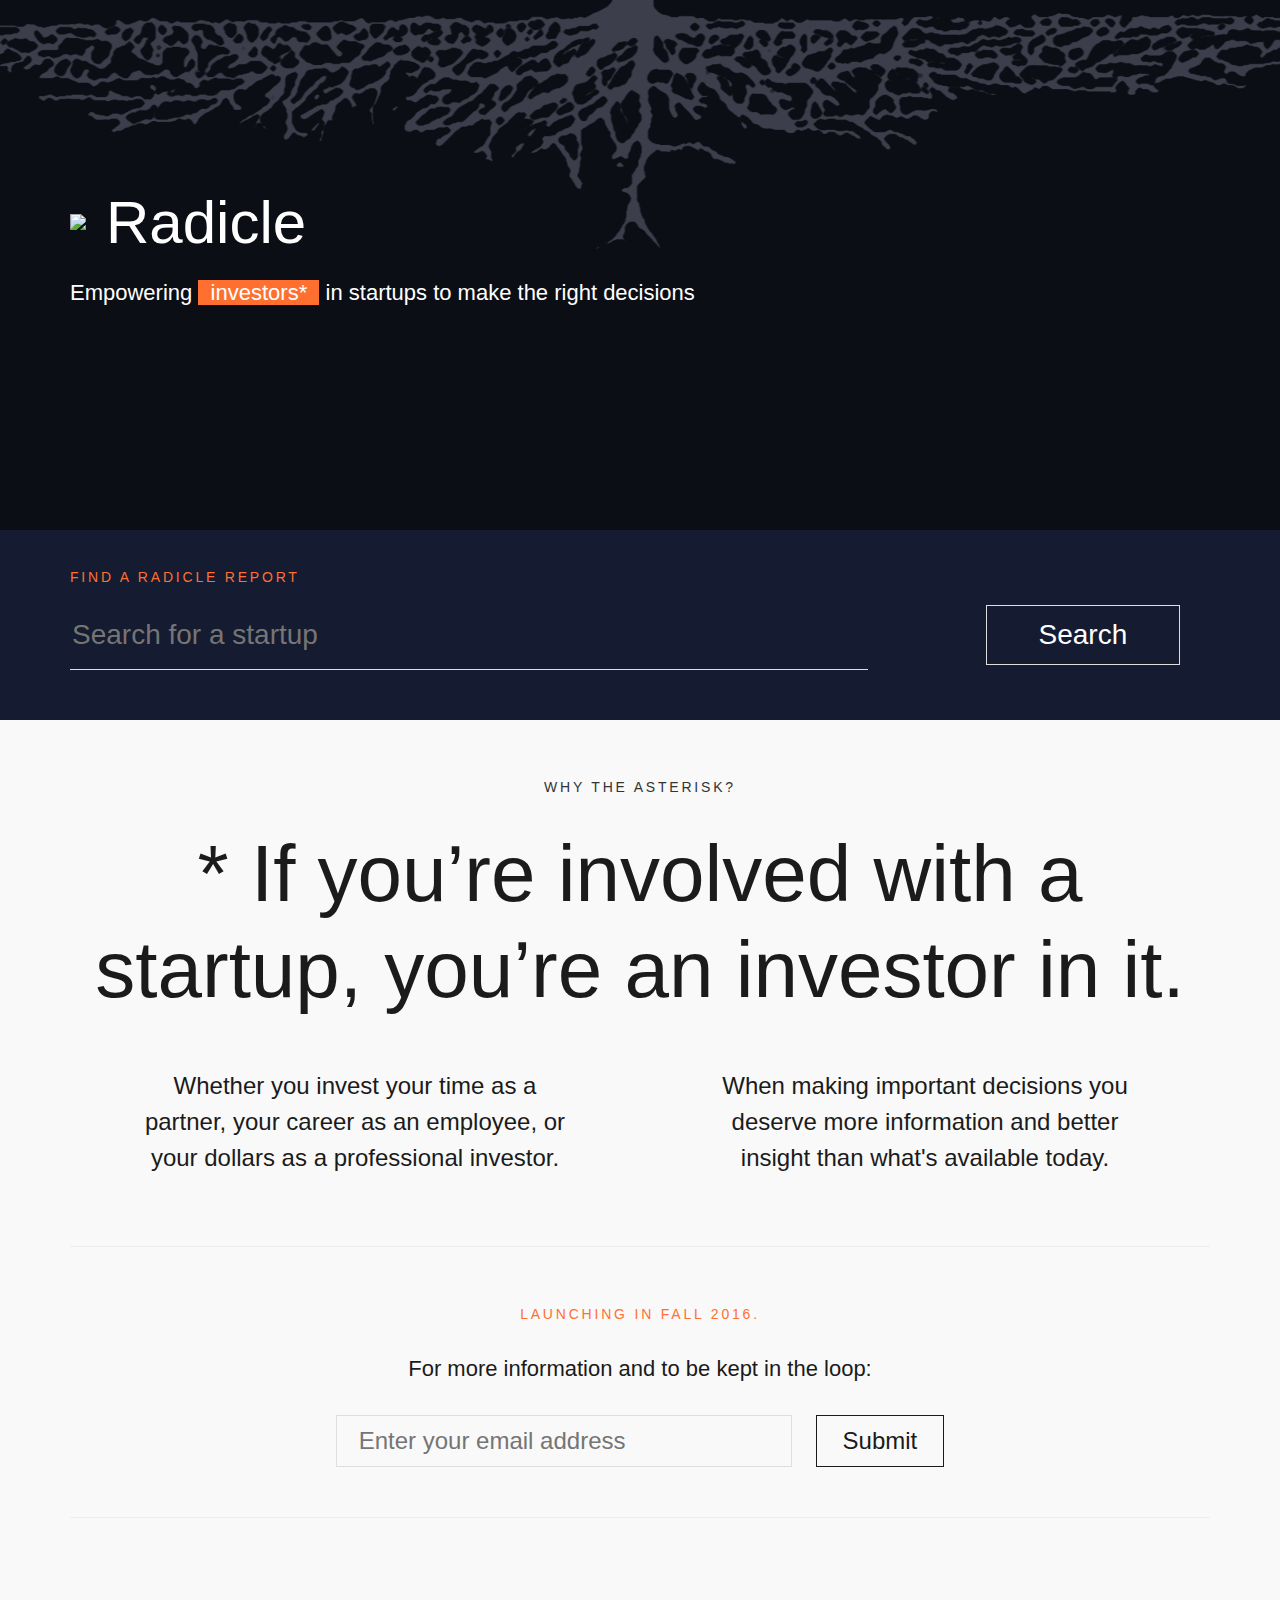
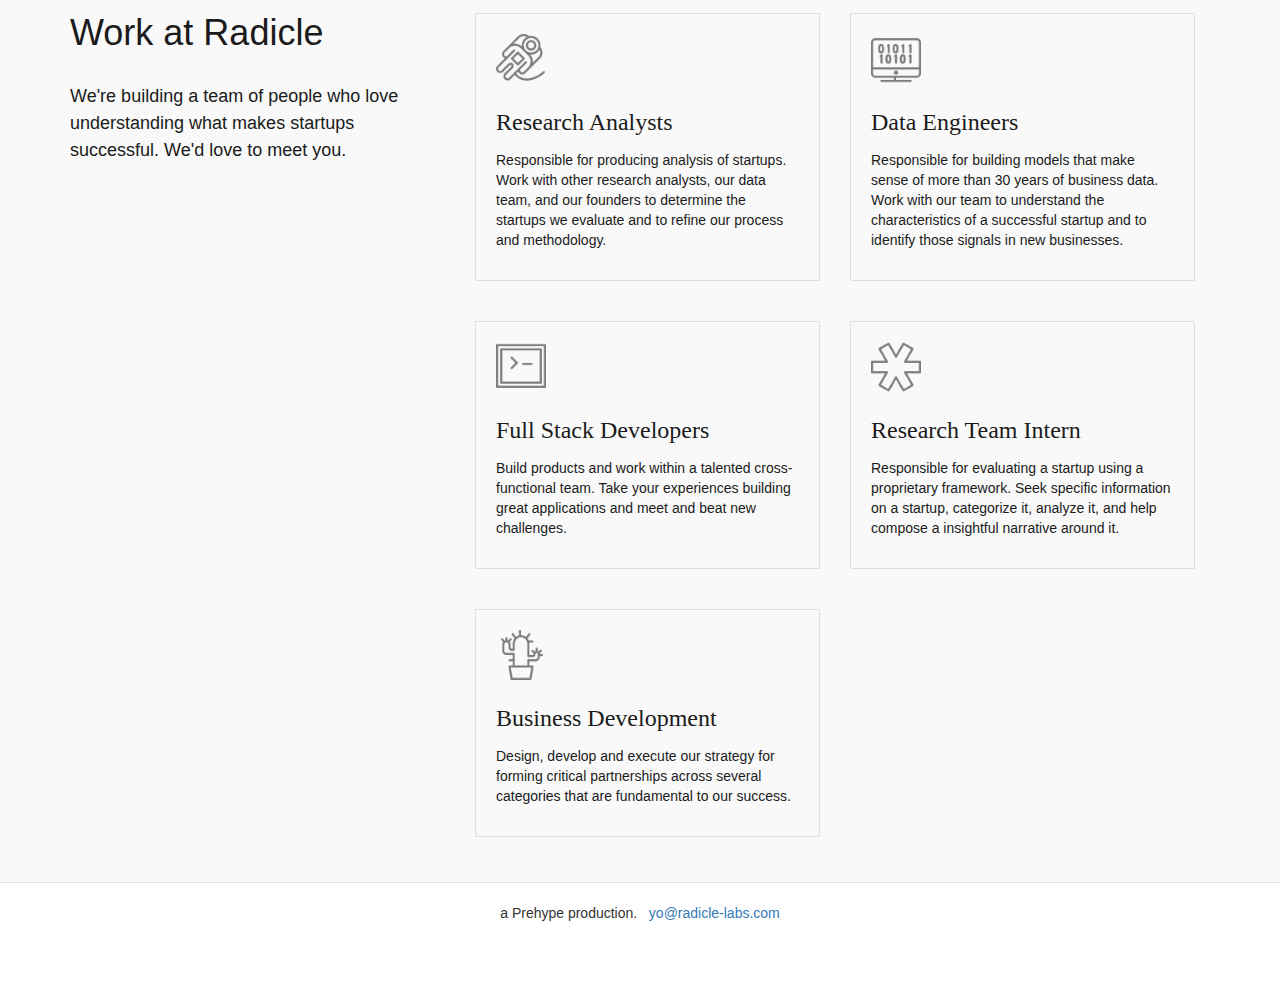
==== commit 0a89c42a: "wip" ====
--- a/index.html
+++ b/index.html
@@ -64,8 +64,9 @@
 		<div class="container">
 			<div class="row">
 				<div class="col-md-12">
+
 					<h4>LAUNCHING IN FALL 2016.</h4>
-					<h2>Lorem ipsum dolor sit.</h2>
+					<h2>For more information and to be kept in the loop:</h2>
 					<form action="https://formspree.io/nicholas@radicle-labs.com" method="POST">
 					    <div class="submit-input">
 					    	<input type="email" name="company" placeholder="Enter your email address"/>
@@ -76,6 +77,7 @@
 					    <input type="hidden" name="_next" value="../thankyou/subscribe" />
 					    <input type="text" name="_gotcha" style="display:none" />
 					</form>
+
 				</div>
 			</div>
 			<hr>
@@ -120,7 +122,7 @@
 						<a href="jobs/researchintern">
 							<div class="card">
 								<img src="static/img/icons/asterisk-1.png" style="max-height:50px">
-								<h2>Research Intern</h2>
+								<h2>Research Team Intern</h2>
 								<p>Responsible for evaluating a startup using a proprietary framework. Seek specific information on a startup, categorize it, analyze it, and help compose a insightful narrative around it.</p>
 							</div>
 						</a>
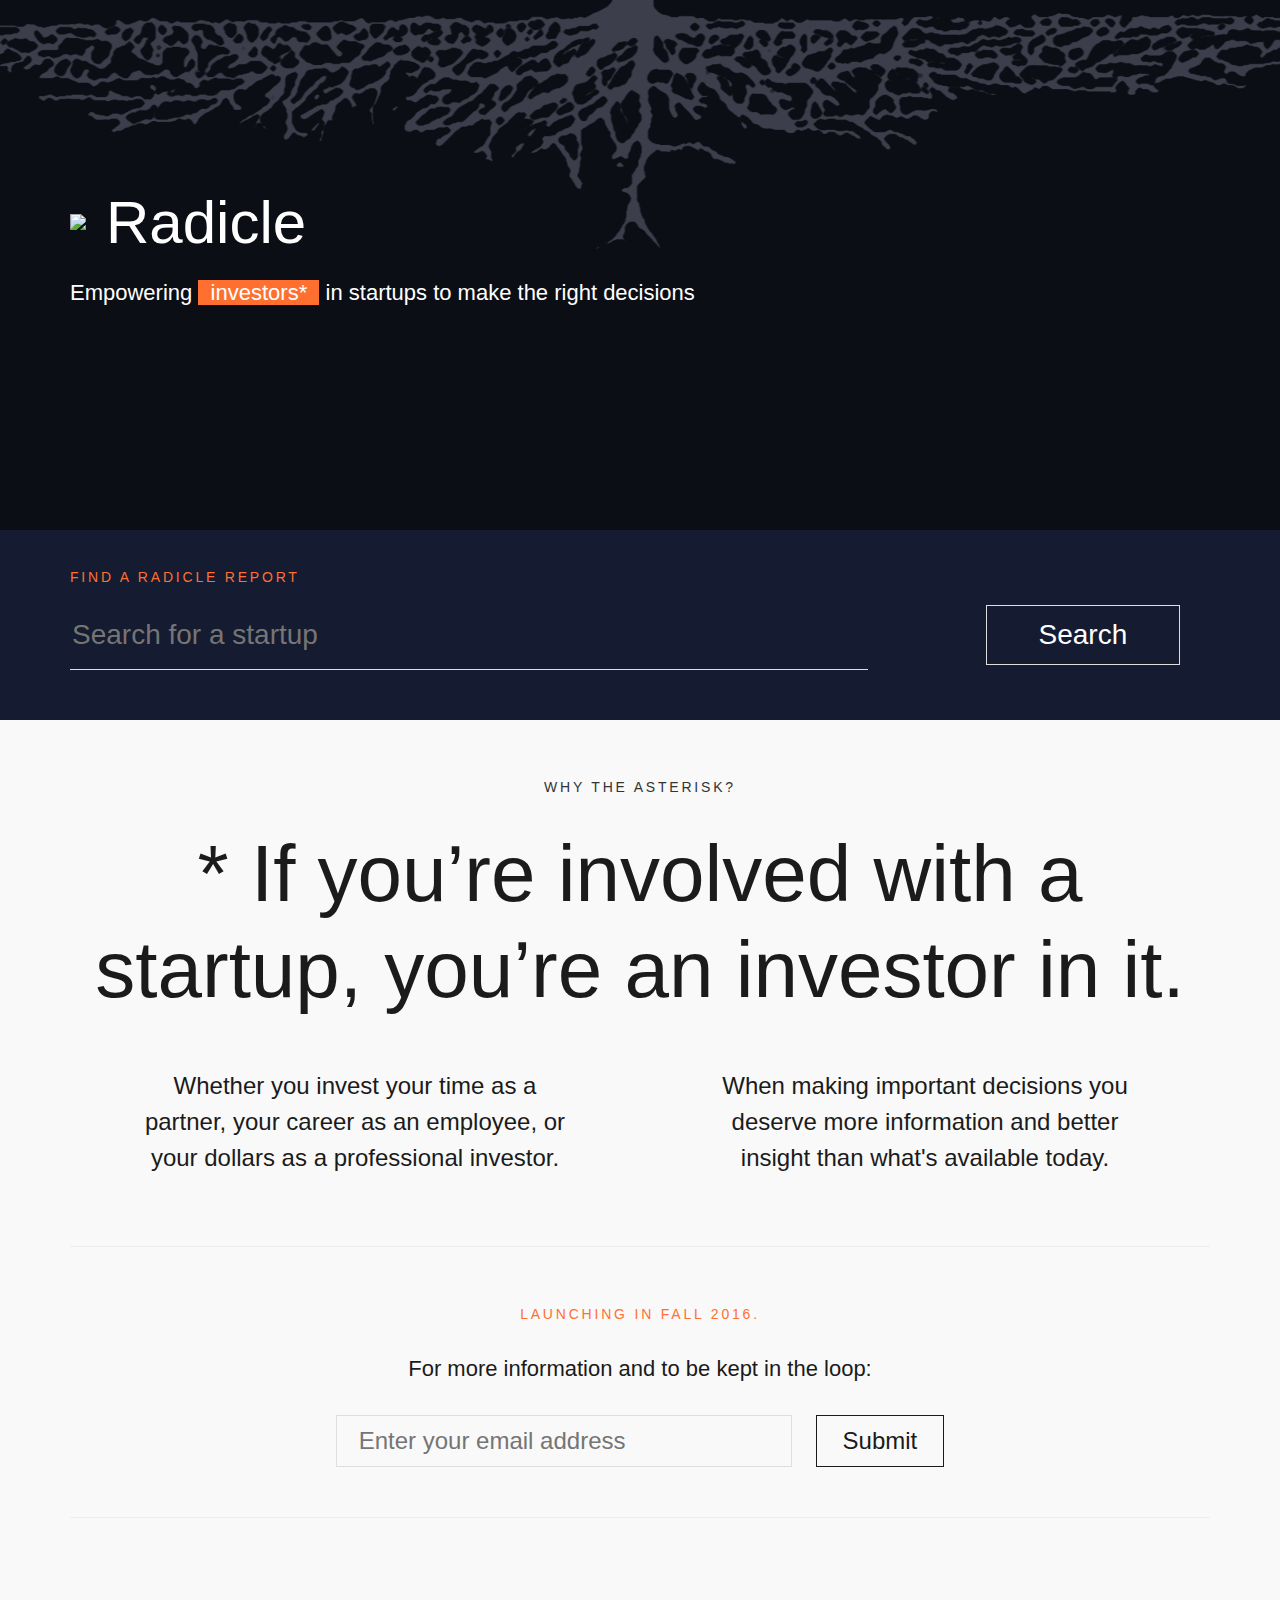
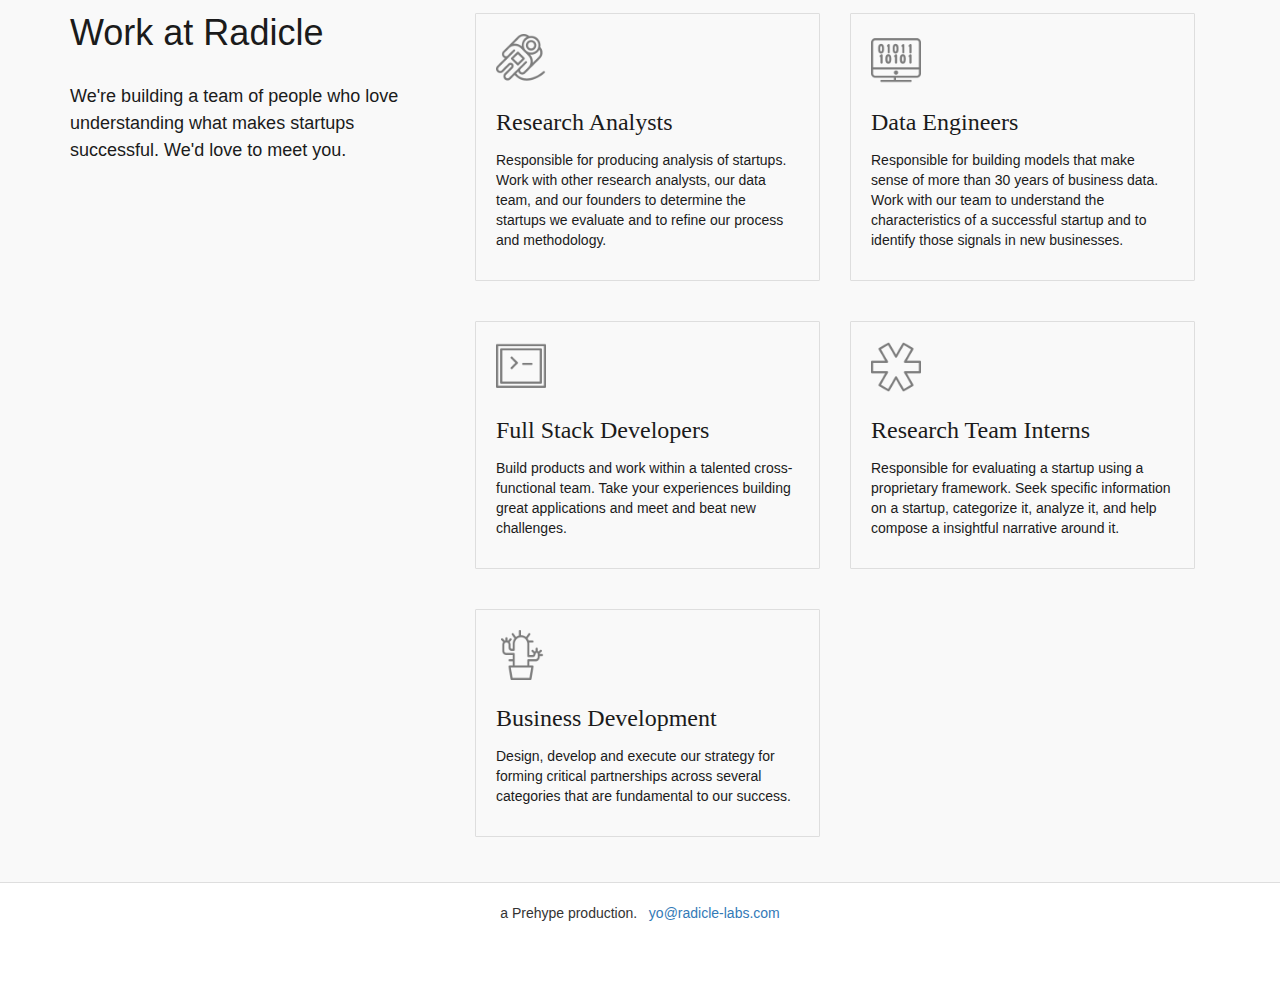
==== commit 2444b590: "wip" ====
--- a/index.html
+++ b/index.html
@@ -122,7 +122,7 @@
 						<a href="jobs/researchintern">
 							<div class="card">
 								<img src="static/img/icons/asterisk-1.png" style="max-height:50px">
-								<h2>Research Team Intern</h2>
+								<h2>Research Team Interns</h2>
 								<p>Responsible for evaluating a startup using a proprietary framework. Seek specific information on a startup, categorize it, analyze it, and help compose a insightful narrative around it.</p>
 							</div>
 						</a>
